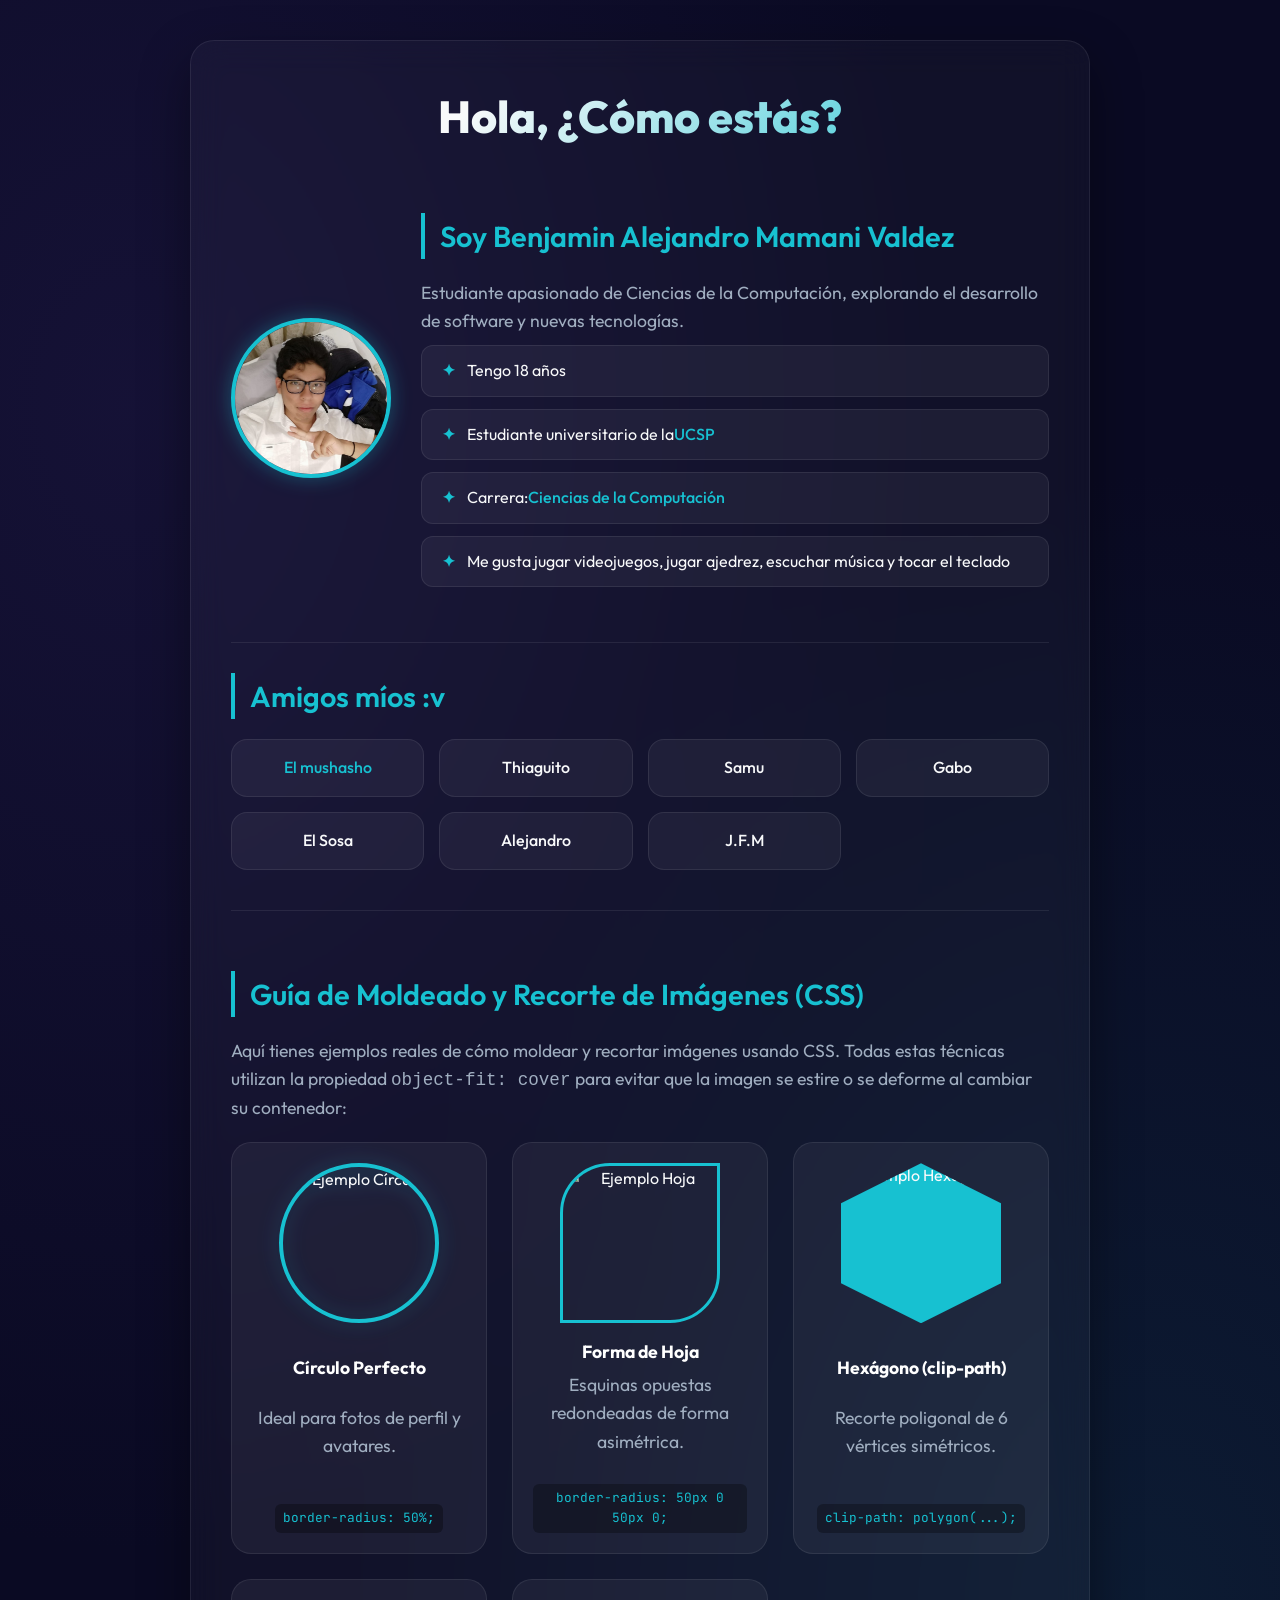
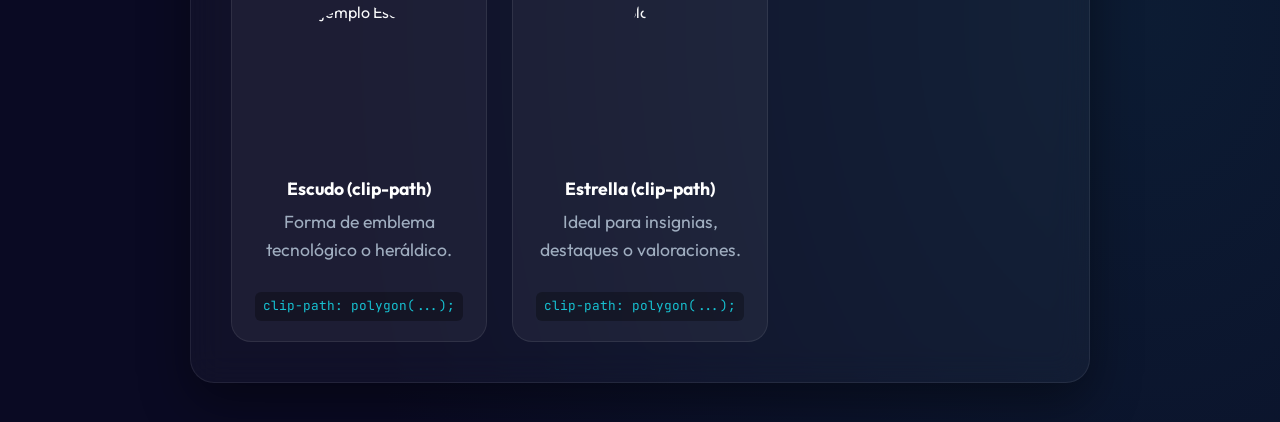
==== index.html @ 2e4c1610 "Update index.html" ====
<!DOCTYPE html>
<html lang="es">
<head>
    <meta charset="UTF-8">
    <meta name="viewport" content="width=device-width, initial-scale=1.0">
    <title>Benjamin Alejandro Mamani Valdez</title>
    <link rel="stylesheet" href="estilos.css">
</head>
<body>
    <div class="container">
        <!-- Encabezado de la página -->
        <h1>Hola, ¿Cómo estás?</h1>
        
        <!-- Sección de Perfil con Imagen Circular -->
        <section class="profile-section">
            <!-- La clase 'molded-img' asegura proporciones y 'shape-circle' recorta en círculo -->
            <img src="Foto xd.jpeg" alt="Avatar de Benjamin" class="molded-img shape-circle">
            <div class="profile-info">
                <h2>Soy Benjamin Alejandro Mamani Valdez</h2>
                <p>Estudiante apasionado de Ciencias de la Computación, explorando el desarrollo de software y nuevas tecnologías.</p>
                <ul> 
                    <li>Tengo 18 años</li>
                    <li>Estudiante universitario de la <a href="https://ucsp.edu.pe/" target="_blank"> UCSP </a></li>
                    <li>Carrera: <a href="https://dc.ucsp.edu.pe/pregrado/ciencia-computacion/" target="_blank"> Ciencias de la Computación </a></li>
                    <li>Me gusta jugar videojuegos, jugar ajedrez, escuchar música y tocar el teclado</li>
                </ul>
            </div>
        </section>

        <!-- Sección de Amigos en Grid -->
        <section>
            <h2>Amigos míos :v</h2>
            <div class="friends-grid">
                <div class="friend-card"><a href="https://ackyul.github.io/yoshuanunez.github.io/" target="_blank">El mushasho</a></div>
                <div class="friend-card">Thiaguito</div>
                <div class="friend-card">Samu</div>
                <div class="friend-card">Gabo</div>
                <div class="friend-card">El Sosa</div>
                <div class="friend-card">Alejandro</div>
                <div class="friend-card">J.F.M</div>
            </div>
        </section>

        <!-- Sección Educativa: Galería de Recorte y Moldeado de Imágenes -->
        <section class="gallery-section">
            <h2>Guía de Moldeado y Recorte de Imágenes (CSS)</h2>
            <p>Aquí tienes ejemplos reales de cómo moldear y recortar imágenes usando CSS. Todas estas técnicas utilizan la propiedad <code>object-fit: cover</code> para evitar que la imagen se estire o se deforme al cambiar su contenedor:</p>
            
            <div class="gallery-grid">
                <!-- 1. Círculo Perfecto -->
                <div class="gallery-card">
                    <img src="hobbies.png" alt="Ejemplo Círculo" class="molded-img shape-circle">
                    <h3>Círculo Perfecto</h3>
                    <p>Ideal para fotos de perfil y avatares.</p>
                    <code>border-radius: 50%;</code>
                </div>

                <!-- 2. Forma de Hoja -->
                <div class="gallery-card">
                    <img src="hobbies.png" alt="Ejemplo Hoja" class="molded-img shape-leaf">
                    <h3>Forma de Hoja</h3>
                    <p>Esquinas opuestas redondeadas de forma asimétrica.</p>
                    <code>border-radius: 50px 0 50px 0;</code>
                </div>

                <!-- 3. Hexágono -->
                <div class="gallery-card">
                    <img src="hobbies.png" alt="Ejemplo Hexágono" class="molded-img shape-hexagon">
                    <h3>Hexágono (clip-path)</h3>
                    <p>Recorte poligonal de 6 vértices simétricos.</p>
                    <code>clip-path: polygon(...);</code>
                </div>

                <!-- 4. Escudo / Emblema -->
                <div class="gallery-card">
                    <img src="hobbies.png" alt="Ejemplo Escudo" class="molded-img shape-shield">
                    <h3>Escudo (clip-path)</h3>
                    <p>Forma de emblema tecnológico o heráldico.</p>
                    <code>clip-path: polygon(...);</code>
                </div>

                <!-- 5. Estrella -->
                <div class="gallery-card">
                    <img src="hobbies.png" alt="Ejemplo Estrella" class="molded-img shape-star">
                    <h3>Estrella (clip-path)</h3>
                    <p>Ideal para insignias, destaques o valoraciones.</p>
                    <code>clip-path: polygon(...);</code>
                </div>
            </div>
        </section>
    </div>
</body>
</html>
---- estilos.css ----
@import url('https://fonts.googleapis.com/css2?family=Outfit:wght@300;400;600;800&family=JetBrains+Mono:wght@400;700&display=swap');

:root {
    --bg-base: #0a0a23;
    --bg-container: rgba(255, 255, 255, 0.03);
    --border-color: rgba(255, 255, 255, 0.08);
    --primary: #17C1D1;
    --primary-glow: rgba(23, 193, 209, 0.35);
    --secondary: #ff3366;
    --secondary-glow: rgba(255, 51, 102, 0.35);
    --text-main: #f8f9fa;
    --text-muted: #a0aec0;
    --card-bg: rgba(255, 255, 255, 0.05);
}

/* Reset de márgenes y box-sizing */
* {
    margin: 0;
    padding: 0;
    box-sizing: border-box;
}

body {
    background-color: var(--bg-base);
    background-image: 
        radial-gradient(at 10% 20%, rgba(26, 21, 62, 0.7) 0px, transparent 50%),
        radial-gradient(at 90% 80%, rgba(13, 35, 58, 0.7) 0px, transparent 50%);
    color: var(--text-main);
    font-family: 'Outfit', sans-serif;
    line-height: 1.6;
    min-height: 100vh;
    padding: 40px 20px;
}

/* Contenedor Principal: Define los márgenes y ancho máximo de la web */
.container {
    max-width: 900px;
    margin: 0 auto; /* Márgenes laterales automáticos para centrar */
    padding: 40px;
    background: var(--bg-container);
    backdrop-filter: blur(16px);
    -webkit-backdrop-filter: blur(16px);
    border: 1px solid var(--border-color);
    border-radius: 24px;
    box-shadow: 0 20px 50px rgba(0, 0, 0, 0.4);
}

/* Cabecera y Títulos */
h1 {
    font-size: 2.8rem;
    font-weight: 800;
    color: var(--text-main);
    text-align: center;
    margin-bottom: 5px;
    background: linear-gradient(135deg, var(--text-main) 30%, var(--primary) 100%);
    -webkit-background-clip: text;
    -webkit-text-fill-color: transparent;
}

h2 {
    font-size: 1.8rem;
    font-weight: 600;
    color: var(--primary);
    margin-top: 30px;
    margin-bottom: 20px;
    border-left: 4px solid var(--primary);
    padding-left: 15px;
}

p {
    color: var(--text-muted);
    margin-bottom: 20px;
    font-size: 1.1rem;
}

/* Enlaces */
a {
    color: var(--primary);
    text-decoration: none;
    transition: all 0.3s ease;
    font-weight: 500;
}

a:hover {
    color: #fff;
    text-shadow: 0 0 8px var(--primary-glow);
}

/* Perfil (Avatar y Bio) */
.profile-section {
    display: flex;
    align-items: center;
    gap: 30px;
    margin-top: 30px;
    padding-bottom: 30px;
    border-bottom: 1px solid var(--border-color);
}

.profile-info {
    flex: 1;
}

.profile-info p {
    margin-bottom: 10px;
}

/* Listas */
ul {
    list-style-type: none;
    display: flex;
    flex-direction: column;
    gap: 12px;
    margin-bottom: 25px;
}

ul li {
    background: var(--card-bg);
    padding: 12px 20px;
    border-radius: 12px;
    border: 1px solid var(--border-color);
    display: flex;
    align-items: center;
    transition: transform 0.2s ease, border-color 0.2s ease;
}

ul li:hover {
    transform: translateX(5px);
    border-color: rgba(23, 193, 209, 0.3);
}

ul li::before {
    content: "✦";
    color: var(--primary);
    margin-right: 12px;
    font-weight: bold;
}

/* Lista de Amigos en una cuadrícula (Grid) */
.friends-grid {
    display: grid;
    grid-template-columns: repeat(auto-fill, minmax(180px, 1fr));
    gap: 15px;
    margin-top: 15px;
}

.friend-card {
    background: var(--card-bg);
    border: 1px solid var(--border-color);
    border-radius: 16px;
    padding: 15px;
    text-align: center;
    font-weight: 500;
    transition: all 0.3s ease;
    cursor: default;
}

.friend-card:hover {
    transform: translateY(-5px);
    border-color: var(--primary);
    box-shadow: 0 8px 20px var(--primary-glow);
}

.friend-card a {
    display: block;
    width: 100%;
    height: 100%;
}

/* ==========================================================================
   TÉCNICAS DE RECORTE Y MOLDEADO DE IMÁGENES
   ========================================================================== */

/* Ajuste general para que la imagen mantenga su proporción al recortarse */
.molded-img {
    width: 160px;
    height: 160px;
    object-fit: cover; /* Recorta la imagen para llenar el contenedor sin estirarse */
    display: block;
    margin: 0 auto;
    transition: all 0.4s cubic-bezier(0.175, 0.885, 0.32, 1.275);
}

/* 1. Forma Circular perfecta */
.shape-circle {
    border-radius: 50%;
    border: 4px solid var(--primary);
    filter: drop-shadow(0 0 10px var(--primary-glow));
}

.shape-circle:hover {
    transform: scale(1.05) rotate(5deg);
    border-color: #fff;
    filter: drop-shadow(0 0 15px rgba(255, 255, 255, 0.4));
}

/* 2. Forma de Hoja / Esquinas Asimétricas */
.shape-leaf {
    border-radius: 50px 0px 50px 0px; /* Redondea sólo dos esquinas opuestas */
    border: 3px solid var(--primary);
}

.shape-leaf:hover {
    border-radius: 0px 50px 0px 50px; /* Invierte las esquinas al pasar el cursor */
    transform: scale(1.05);
}

/* 3. Forma Hexagonal usando clip-path */
.shape-hexagon {
    clip-path: polygon(50% 0%, 100% 25%, 100% 75%, 50% 100%, 0% 75%, 0% 25%);
    background-color: var(--primary); /* Soporte de fallback */
}

.shape-hexagon:hover {
    transform: scale(1.08) rotate(360deg);
}

/* 4. Forma de Escudo / Emblema usando clip-path */
.shape-shield {
    clip-path: polygon(50% 0%, 90% 20%, 100% 60%, 75% 100%, 25% 100%, 0% 60%, 10% 20%);
}

.shape-shield:hover {
    transform: scale(1.05) translateY(-5px);
}

/* 5. Forma de Estrella usando clip-path */
.shape-star {
    clip-path: polygon(50% 0%, 61% 35%, 98% 35%, 68% 57%, 79% 91%, 50% 70%, 21% 91%, 32% 57%, 2% 35%, 39% 35%);
}

.shape-star:hover {
    transform: scale(1.1) rotate(15deg);
}

/* Sección de la Galería de Demostración */
.gallery-section {
    margin-top: 40px;
    padding-top: 30px;
    border-top: 1px solid var(--border-color);
}

.gallery-grid {
    display: grid;
    grid-template-columns: repeat(auto-fit, minmax(200px, 1fr));
    gap: 25px;
    margin-top: 20px;
}

.gallery-card {
    background: var(--card-bg);
    border: 1px solid var(--border-color);
    border-radius: 20px;
    padding: 20px;
    text-align: center;
    display: flex;
    flex-direction: column;
    align-items: center;
    justify-content: space-between;
    transition: all 0.3s ease;
}

.gallery-card:hover {
    border-color: rgba(255, 255, 255, 0.2);
    background: rgba(255, 255, 255, 0.08);
}

.gallery-card h3 {
    font-size: 1.1rem;
    color: #fff;
    margin-top: 15px;
    margin-bottom: 5px;
}

.gallery-card code {
    font-family: 'JetBrains Mono', monospace;
    font-size: 0.8rem;
    color: var(--primary);
    background: rgba(0, 0, 0, 0.3);
    padding: 4px 8px;
    border-radius: 6px;
    display: block;
    margin-top: 8px;
}

/* Responsive */
@media (max-width: 768px) {
    body {
        padding: 20px 10px;
    }
    
    .container {
        padding: 20px;
    }
    
    .profile-section {
        flex-direction: column;
        text-align: center;
    }
    
    h1 {
        font-size: 2.2rem;
    }
}
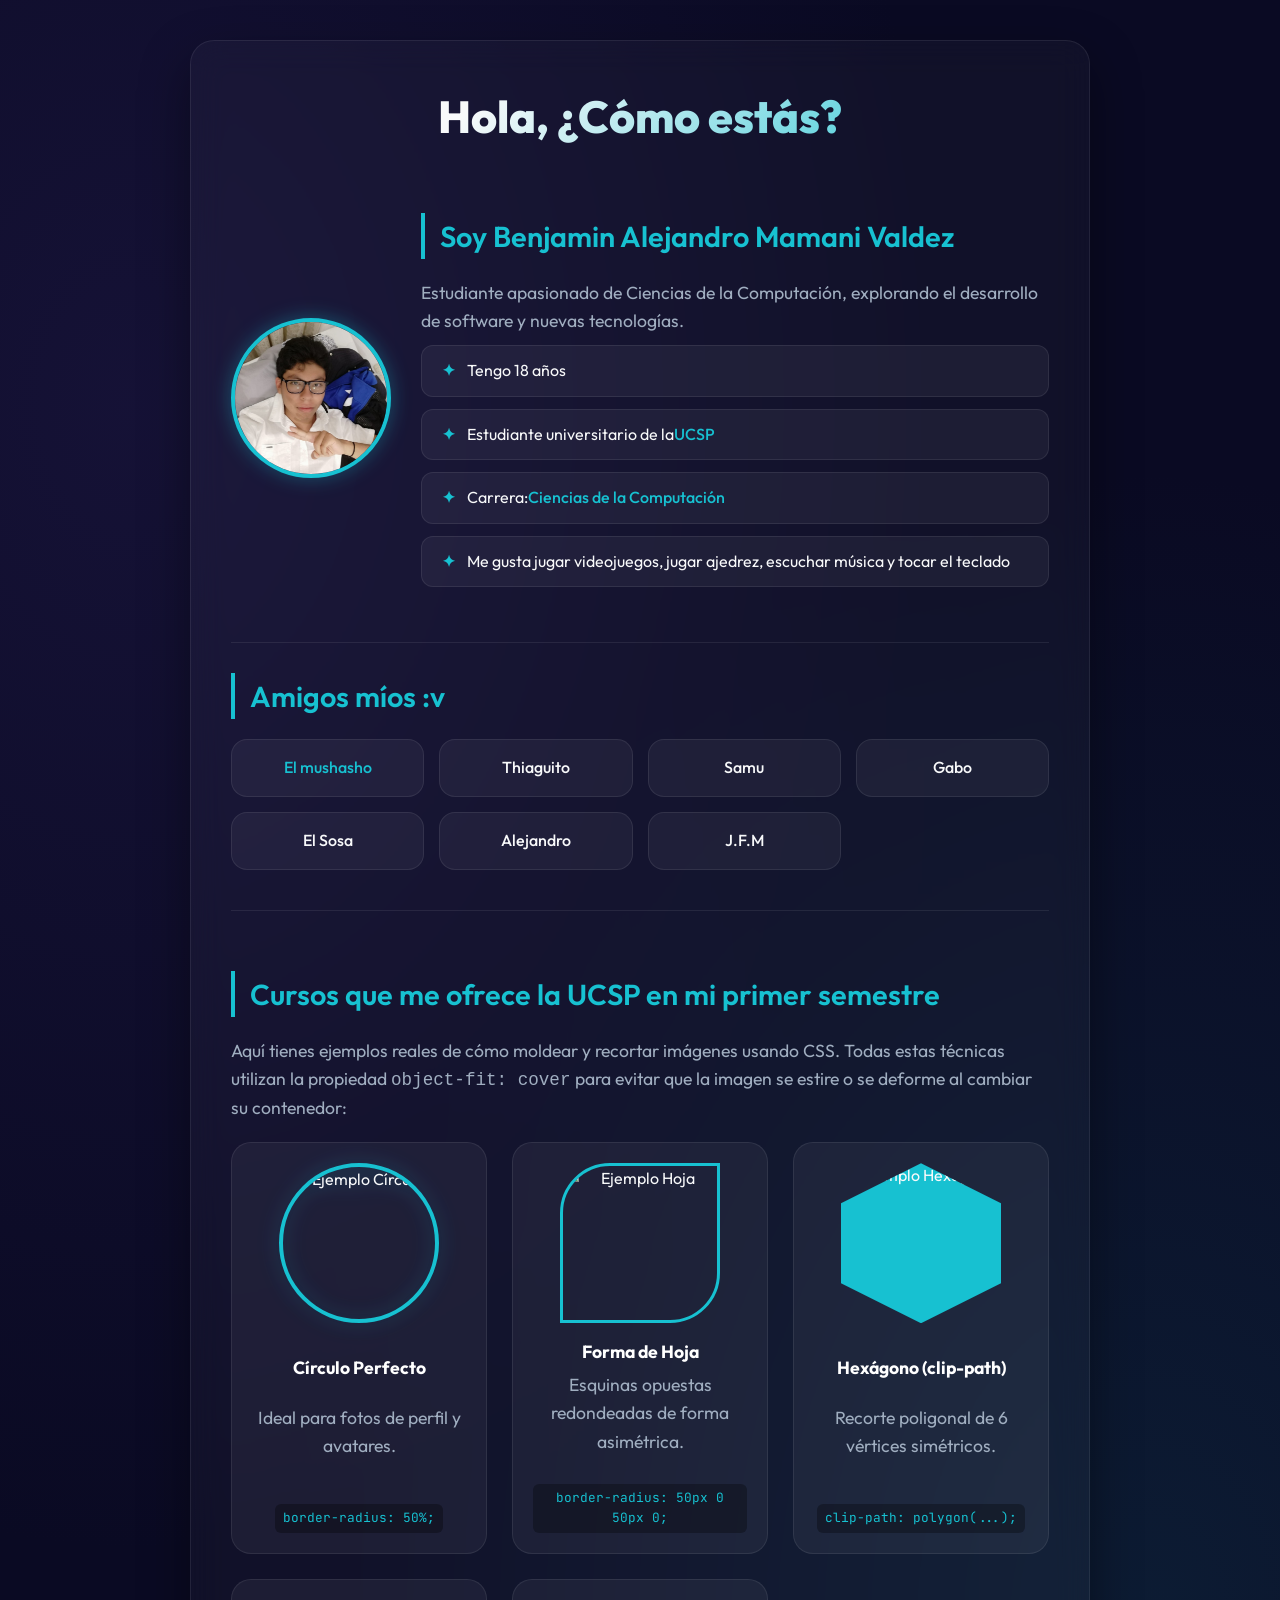
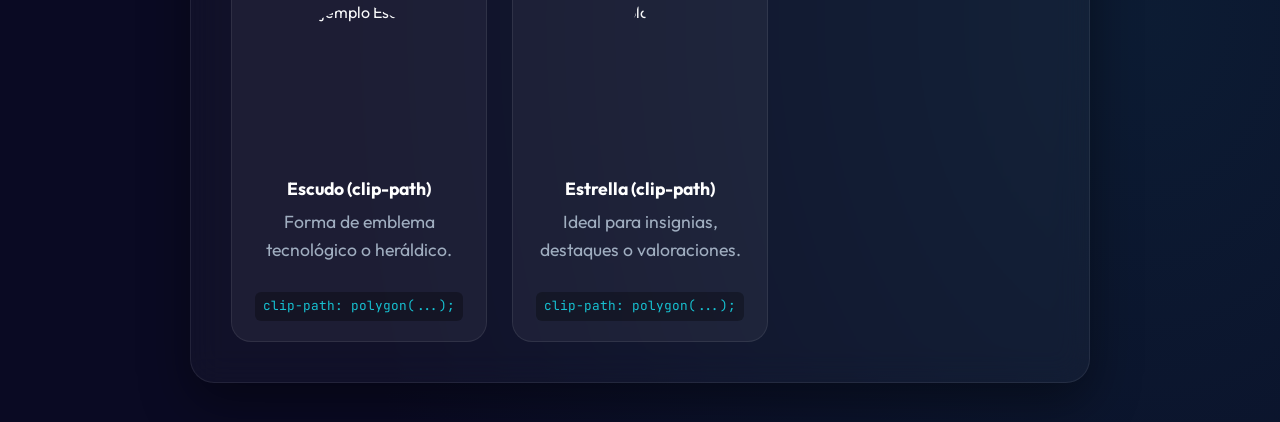
==== commit 266494d1: "Titulo de cursos" ====
--- a/index.html
+++ b/index.html
@@ -20,7 +20,7 @@
                 <p>Estudiante apasionado de Ciencias de la Computación, explorando el desarrollo de software y nuevas tecnologías.</p>
                 <ul> 
                     <li>Tengo 18 años</li>
-                    <li>Estudiante universitario de la <a href="https://ucsp.edu.pe/" target="_blank"> UCSP </a></li>
+                    <li>Estudiante universitario de la <a href="https://ucsp.edu.pe/" target="_blank">UCSP</a></li>
                     <li>Carrera: <a href="https://dc.ucsp.edu.pe/pregrado/ciencia-computacion/" target="_blank"> Ciencias de la Computación </a></li>
                     <li>Me gusta jugar videojuegos, jugar ajedrez, escuchar música y tocar el teclado</li>
                 </ul>
@@ -43,7 +43,7 @@
 
         <!-- Sección Educativa: Galería de Recorte y Moldeado de Imágenes -->
         <section class="gallery-section">
-            <h2>Guía de Moldeado y Recorte de Imágenes (CSS)</h2>
+            <h2>Cursos que me ofrece la UCSP en mi primer semestre</h2>
             <p>Aquí tienes ejemplos reales de cómo moldear y recortar imágenes usando CSS. Todas estas técnicas utilizan la propiedad <code>object-fit: cover</code> para evitar que la imagen se estire o se deforme al cambiar su contenedor:</p>
             
             <div class="gallery-grid">
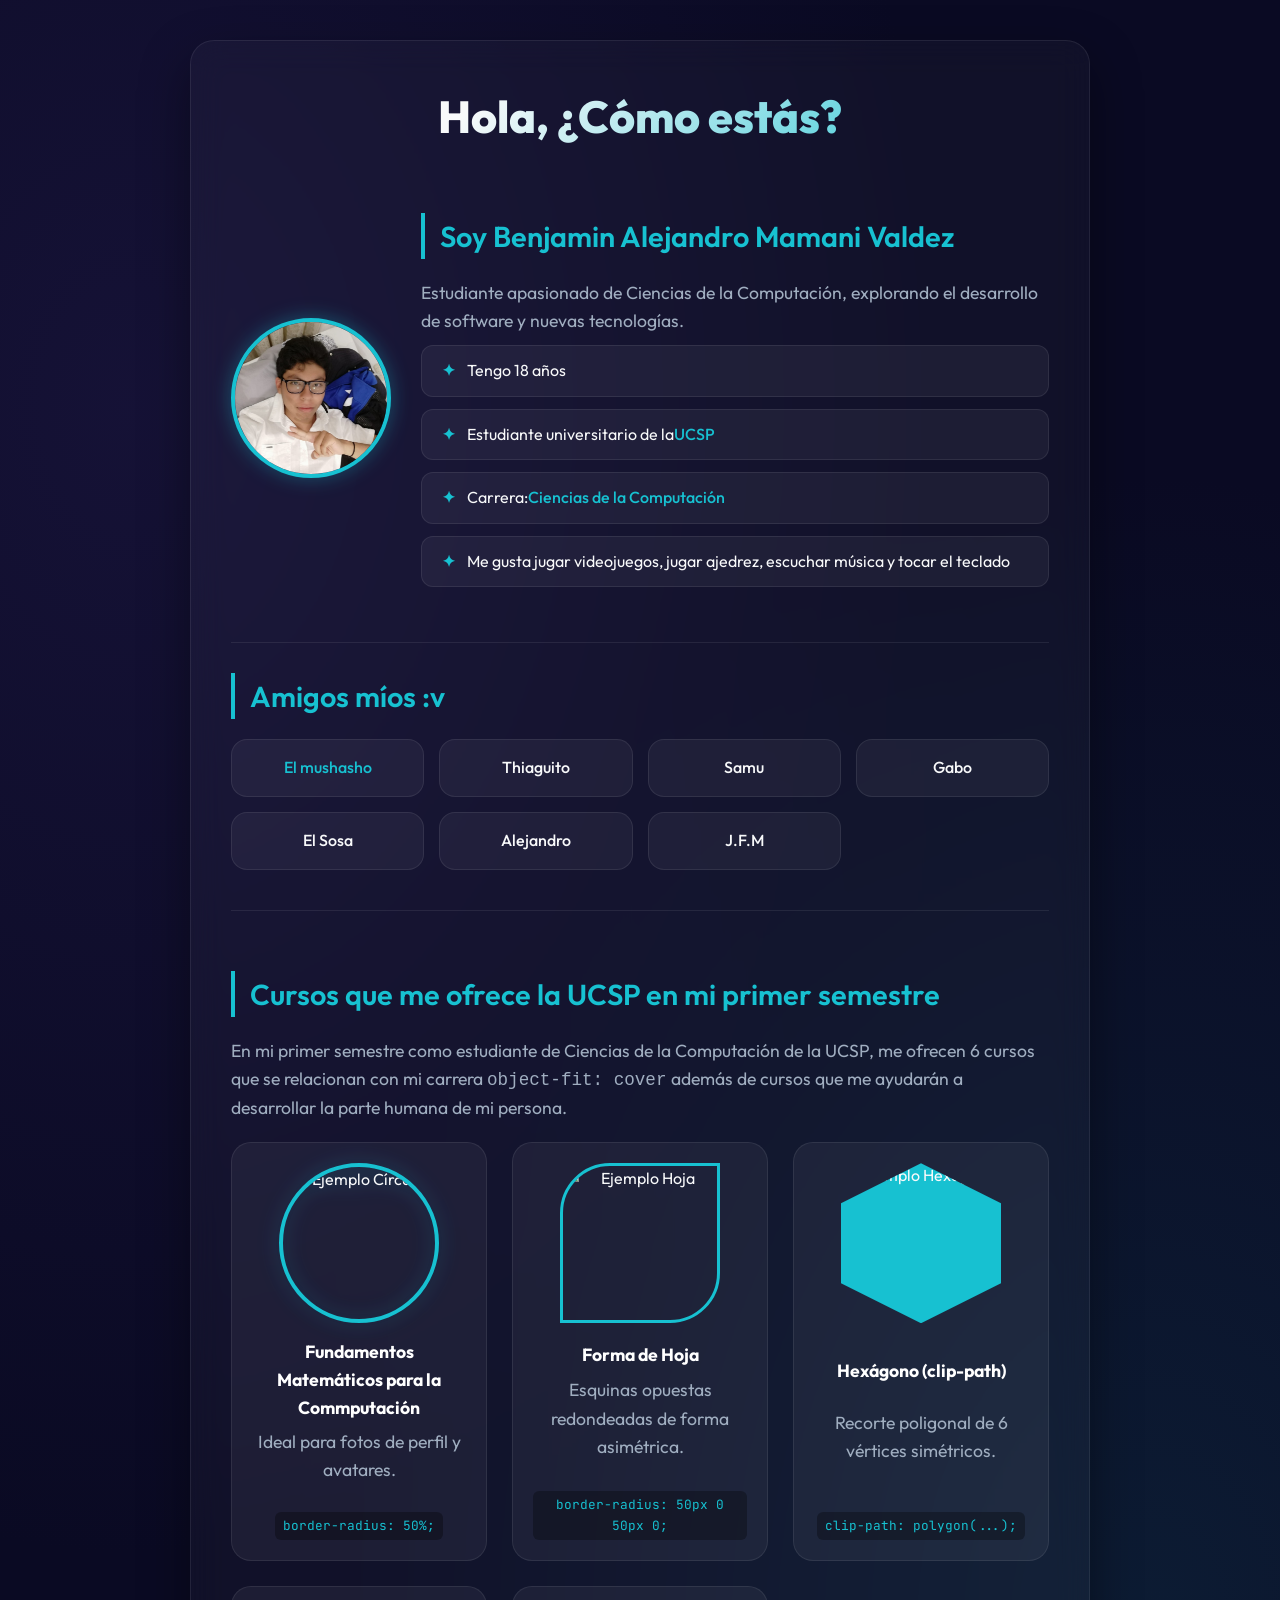
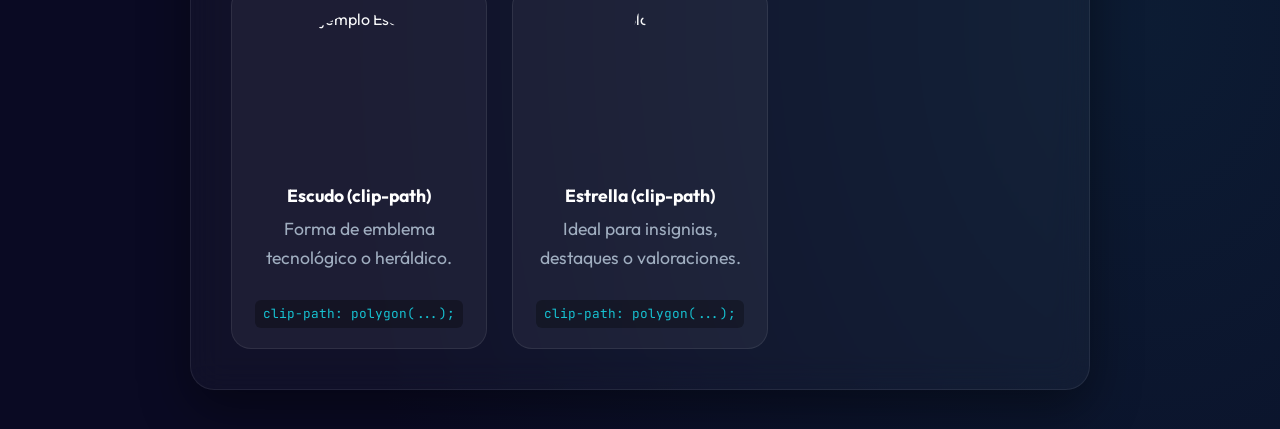
==== commit 0fe146ba: "Tablero de cursos, actualización." ====
--- a/index.html
+++ b/index.html
@@ -44,13 +44,12 @@
         <!-- Sección Educativa: Galería de Recorte y Moldeado de Imágenes -->
         <section class="gallery-section">
             <h2>Cursos que me ofrece la UCSP en mi primer semestre</h2>
-            <p>Aquí tienes ejemplos reales de cómo moldear y recortar imágenes usando CSS. Todas estas técnicas utilizan la propiedad <code>object-fit: cover</code> para evitar que la imagen se estire o se deforme al cambiar su contenedor:</p>
-            
+            <p>En mi primer semestre como estudiante de Ciencias de la Computación de la UCSP, me ofrecen 6 cursos que se relacionan con mi carrera <code>object-fit: cover</code> además de cursos que me ayudarán a desarrollar la parte humana de mi persona. </p>
             <div class="gallery-grid">
                 <!-- 1. Círculo Perfecto -->
                 <div class="gallery-card">
                     <img src="hobbies.png" alt="Ejemplo Círculo" class="molded-img shape-circle">
-                    <h3>Círculo Perfecto</h3>
+                    <h3>Fundamentos Matemáticos para la Commputación</h3>
                     <p>Ideal para fotos de perfil y avatares.</p>
                     <code>border-radius: 50%;</code>
                 </div>
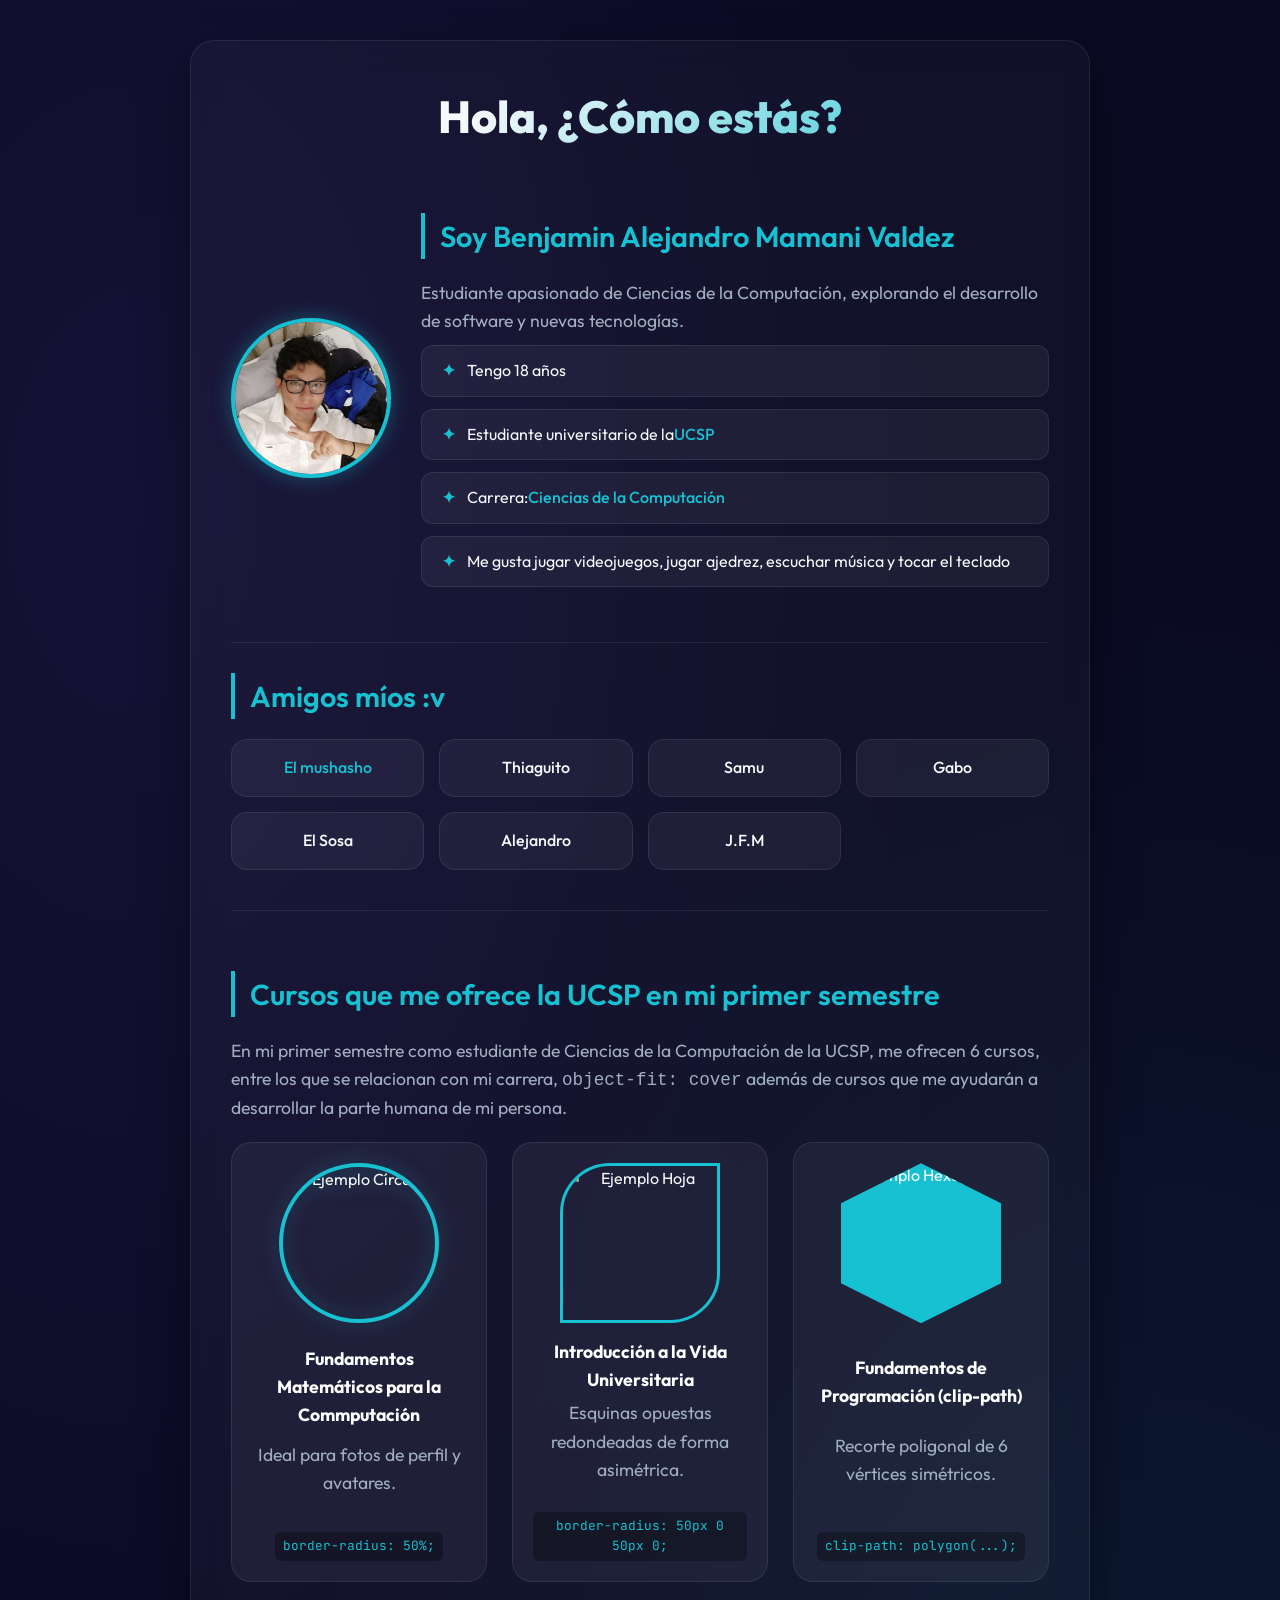
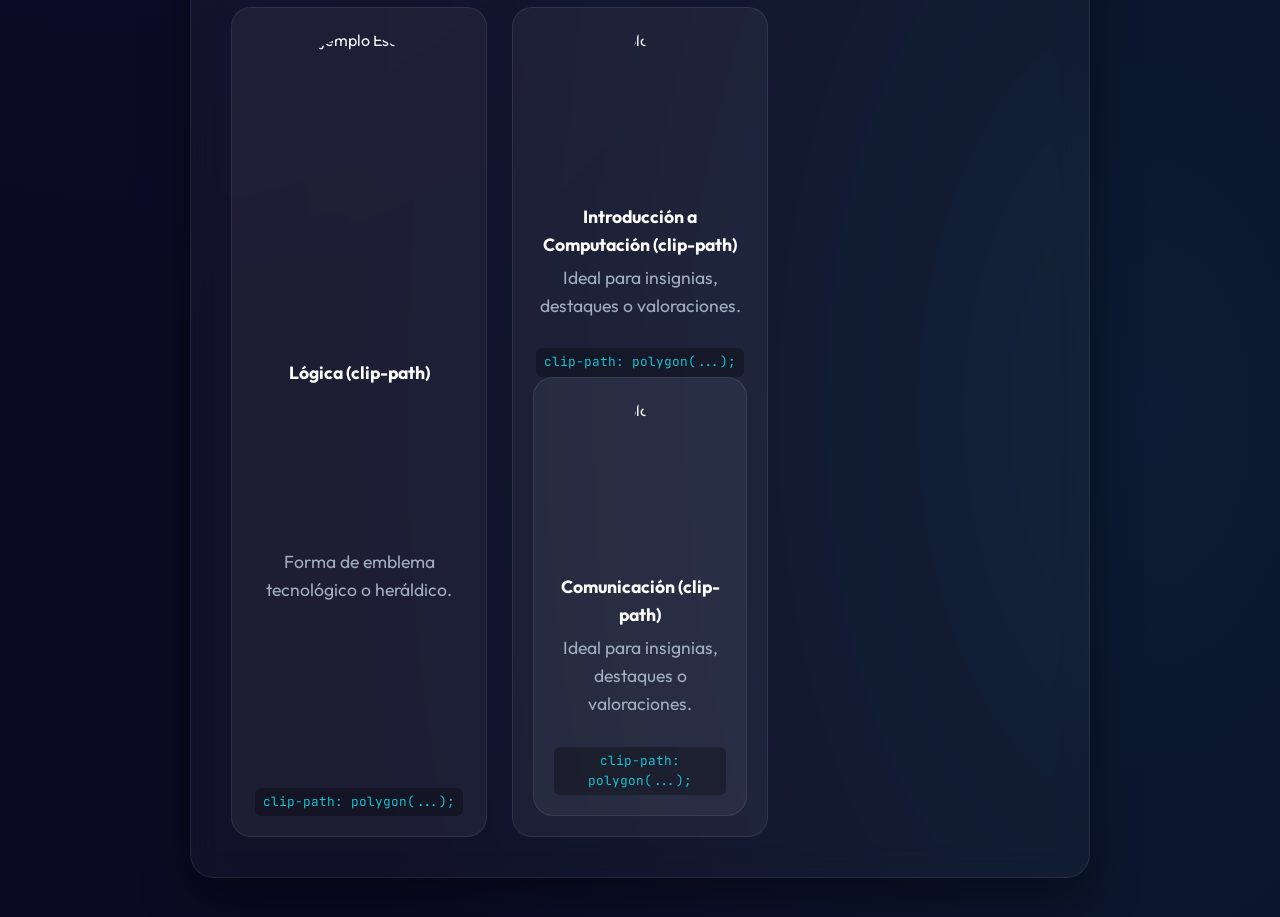
==== commit 6002fc99: "Cambios en la tabla de cursos" ====
--- a/index.html
+++ b/index.html
@@ -44,7 +44,7 @@
         <!-- Sección Educativa: Galería de Recorte y Moldeado de Imágenes -->
         <section class="gallery-section">
             <h2>Cursos que me ofrece la UCSP en mi primer semestre</h2>
-            <p>En mi primer semestre como estudiante de Ciencias de la Computación de la UCSP, me ofrecen 6 cursos que se relacionan con mi carrera <code>object-fit: cover</code> además de cursos que me ayudarán a desarrollar la parte humana de mi persona. </p>
+            <p>En mi primer semestre como estudiante de Ciencias de la Computación de la UCSP, me ofrecen 6 cursos, entre los que se relacionan con mi carrera, <code>object-fit: cover</code> además de cursos que me ayudarán a desarrollar la parte humana de mi persona. </p>
             <div class="gallery-grid">
                 <!-- 1. Círculo Perfecto -->
                 <div class="gallery-card">
@@ -57,7 +57,7 @@
                 <!-- 2. Forma de Hoja -->
                 <div class="gallery-card">
                     <img src="hobbies.png" alt="Ejemplo Hoja" class="molded-img shape-leaf">
-                    <h3>Forma de Hoja</h3>
+                    <h3>Introducción a la Vida Universitaria</h3>
                     <p>Esquinas opuestas redondeadas de forma asimétrica.</p>
                     <code>border-radius: 50px 0 50px 0;</code>
                 </div>
@@ -65,7 +65,7 @@
                 <!-- 3. Hexágono -->
                 <div class="gallery-card">
                     <img src="hobbies.png" alt="Ejemplo Hexágono" class="molded-img shape-hexagon">
-                    <h3>Hexágono (clip-path)</h3>
+                    <h3>Fundamentos de Programación (clip-path)</h3>
                     <p>Recorte poligonal de 6 vértices simétricos.</p>
                     <code>clip-path: polygon(...);</code>
                 </div>
@@ -73,7 +73,7 @@
                 <!-- 4. Escudo / Emblema -->
                 <div class="gallery-card">
                     <img src="hobbies.png" alt="Ejemplo Escudo" class="molded-img shape-shield">
-                    <h3>Escudo (clip-path)</h3>
+                    <h3>Lógica (clip-path)</h3>
                     <p>Forma de emblema tecnológico o heráldico.</p>
                     <code>clip-path: polygon(...);</code>
                 </div>
@@ -81,7 +81,13 @@
                 <!-- 5. Estrella -->
                 <div class="gallery-card">
                     <img src="hobbies.png" alt="Ejemplo Estrella" class="molded-img shape-star">
-                    <h3>Estrella (clip-path)</h3>
+                    <h3>Introducción a Computación (clip-path)</h3>
+                    <p>Ideal para insignias, destaques o valoraciones.</p>
+                    <code>clip-path: polygon(...);</code>
+
+                <div class="gallery-card">
+                    <img src="hobbies.png" alt="Ejemplo Estrella" class="molded-img shape-star">
+                    <h3>Comunicación (clip-path)</h3>
                     <p>Ideal para insignias, destaques o valoraciones.</p>
                     <code>clip-path: polygon(...);</code>
                 </div>
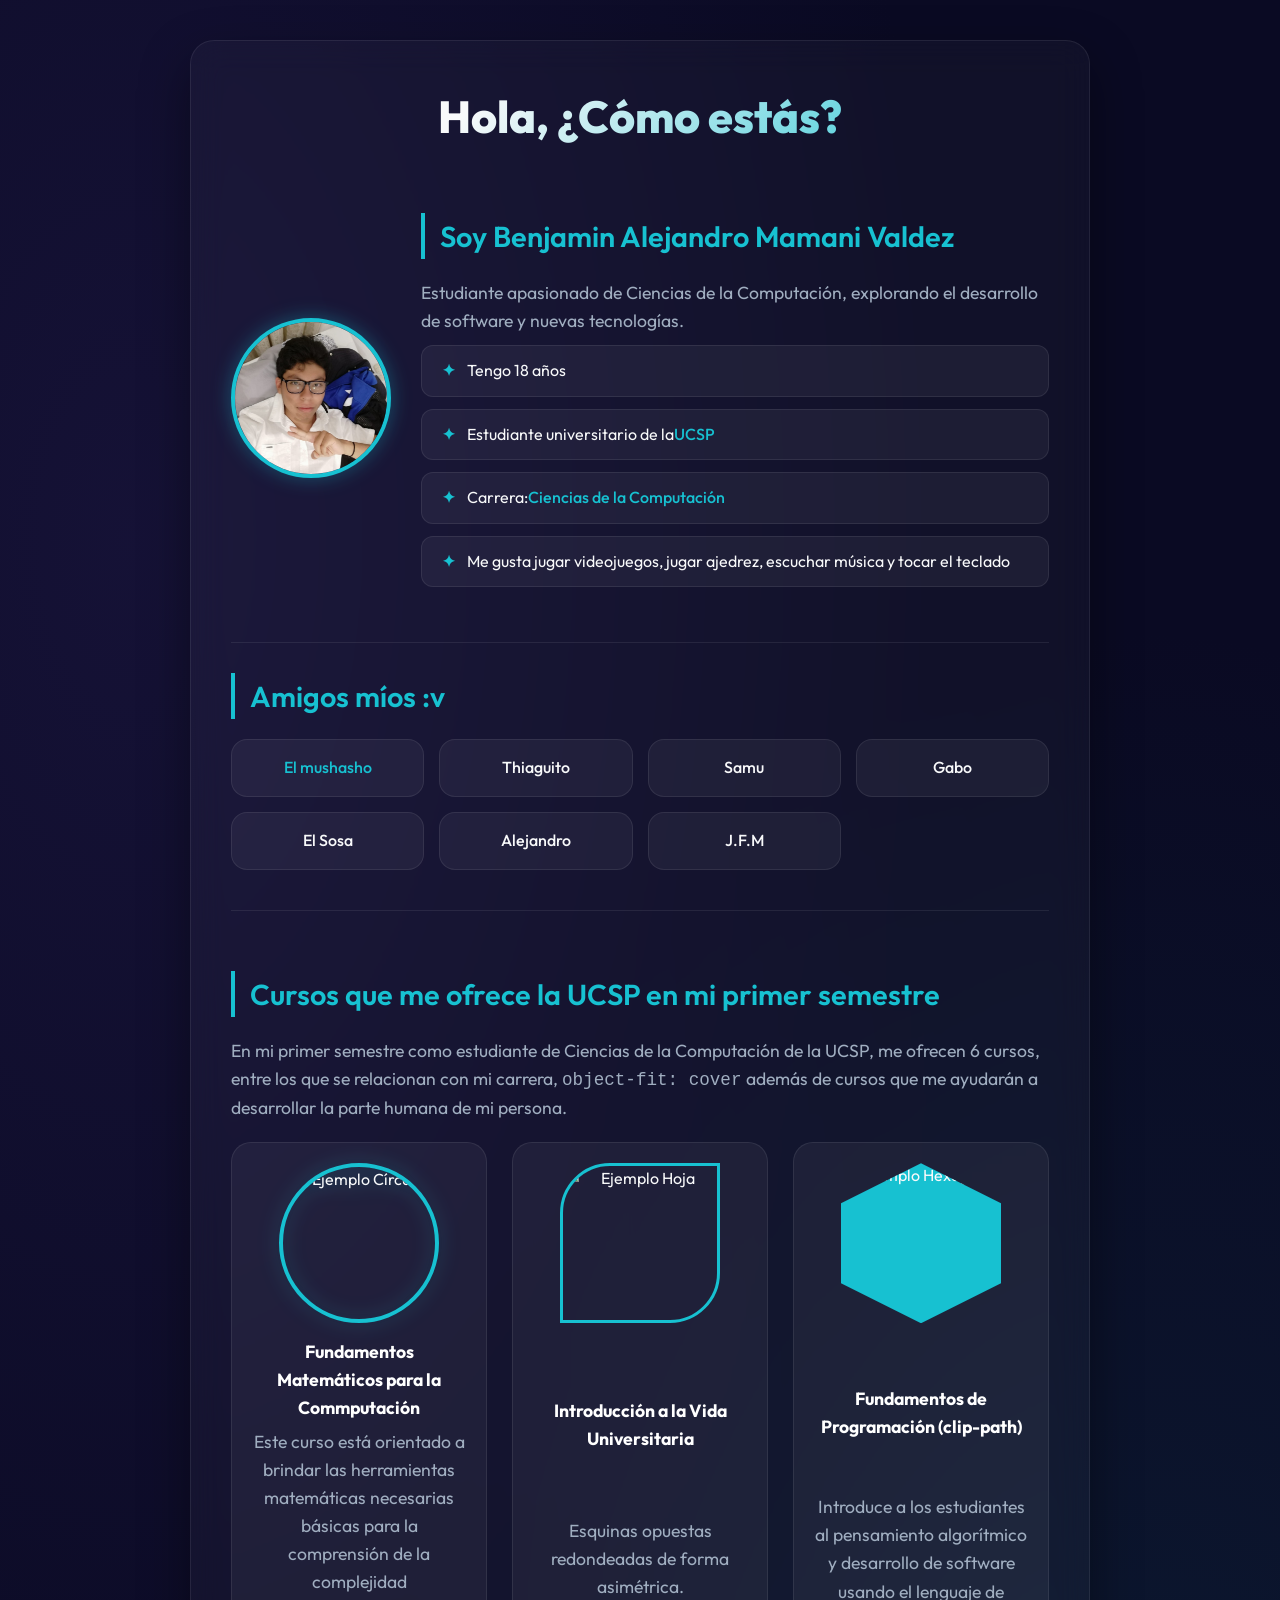
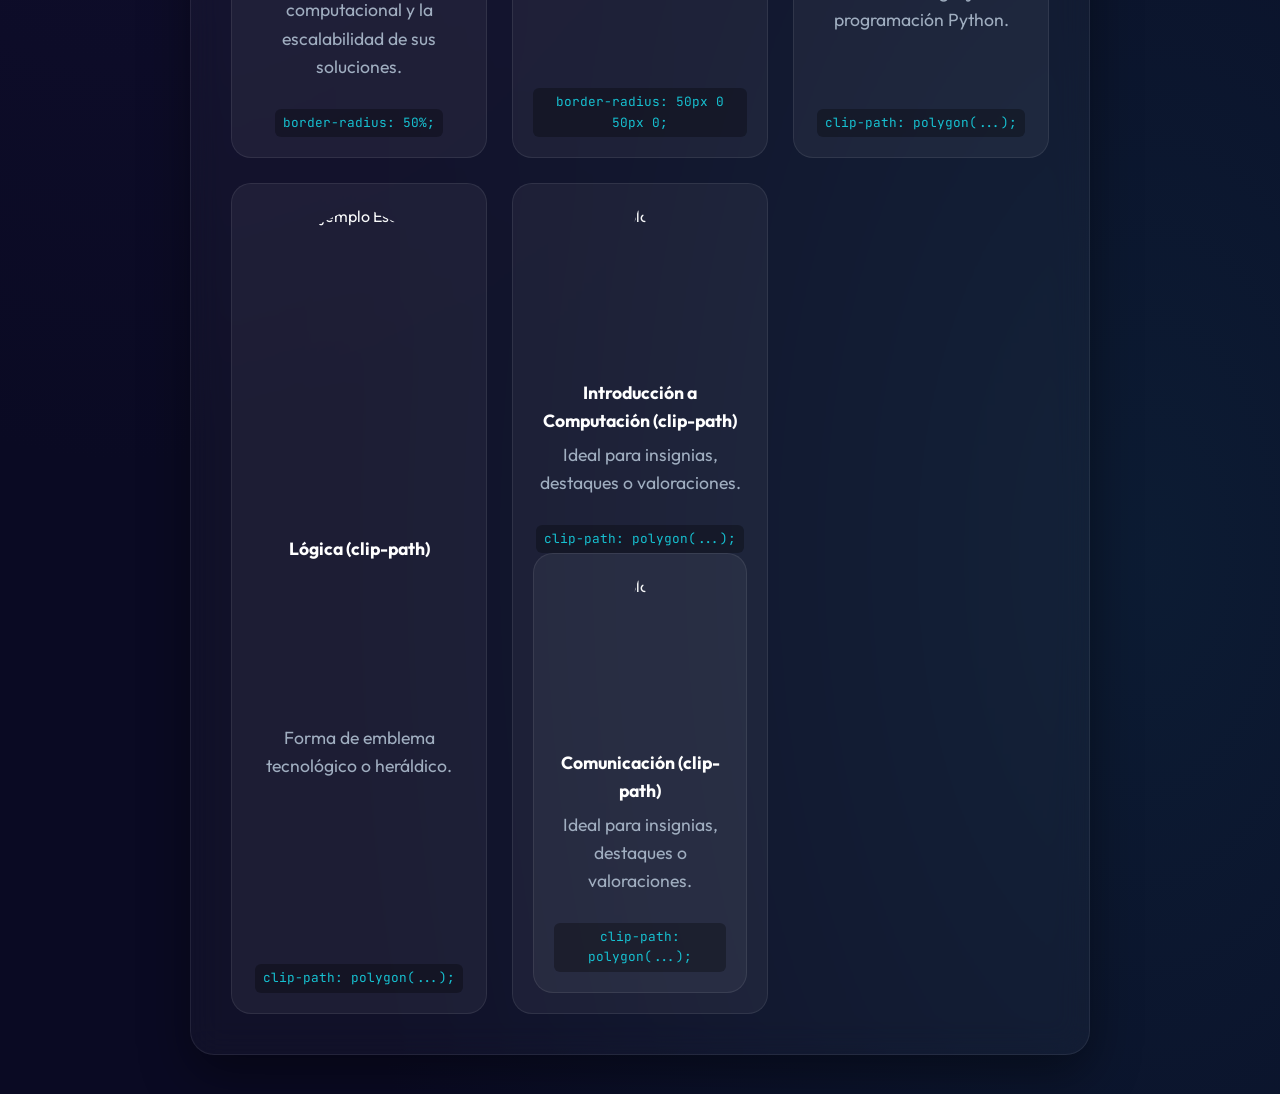
==== commit 5e2ee67b: "2descripciones" ====
--- a/index.html
+++ b/index.html
@@ -50,7 +50,7 @@
                 <div class="gallery-card">
                     <img src="hobbies.png" alt="Ejemplo Círculo" class="molded-img shape-circle">
                     <h3>Fundamentos Matemáticos para la Commputación</h3>
-                    <p>Ideal para fotos de perfil y avatares.</p>
+                    <p>Este curso está orientado a brindar las herramientas matemáticas necesarias básicas para la comprensión de la complejidad computacional y la escalabilidad de sus soluciones.</p>
                     <code>border-radius: 50%;</code>
                 </div>
 
@@ -66,7 +66,7 @@
                 <div class="gallery-card">
                     <img src="hobbies.png" alt="Ejemplo Hexágono" class="molded-img shape-hexagon">
                     <h3>Fundamentos de Programación (clip-path)</h3>
-                    <p>Recorte poligonal de 6 vértices simétricos.</p>
+                    <p>Introduce a los estudiantes al pensamiento algorítmico y desarrollo de software usando el lenguaje de programación Python.</p>
                     <code>clip-path: polygon(...);</code>
                 </div>
 
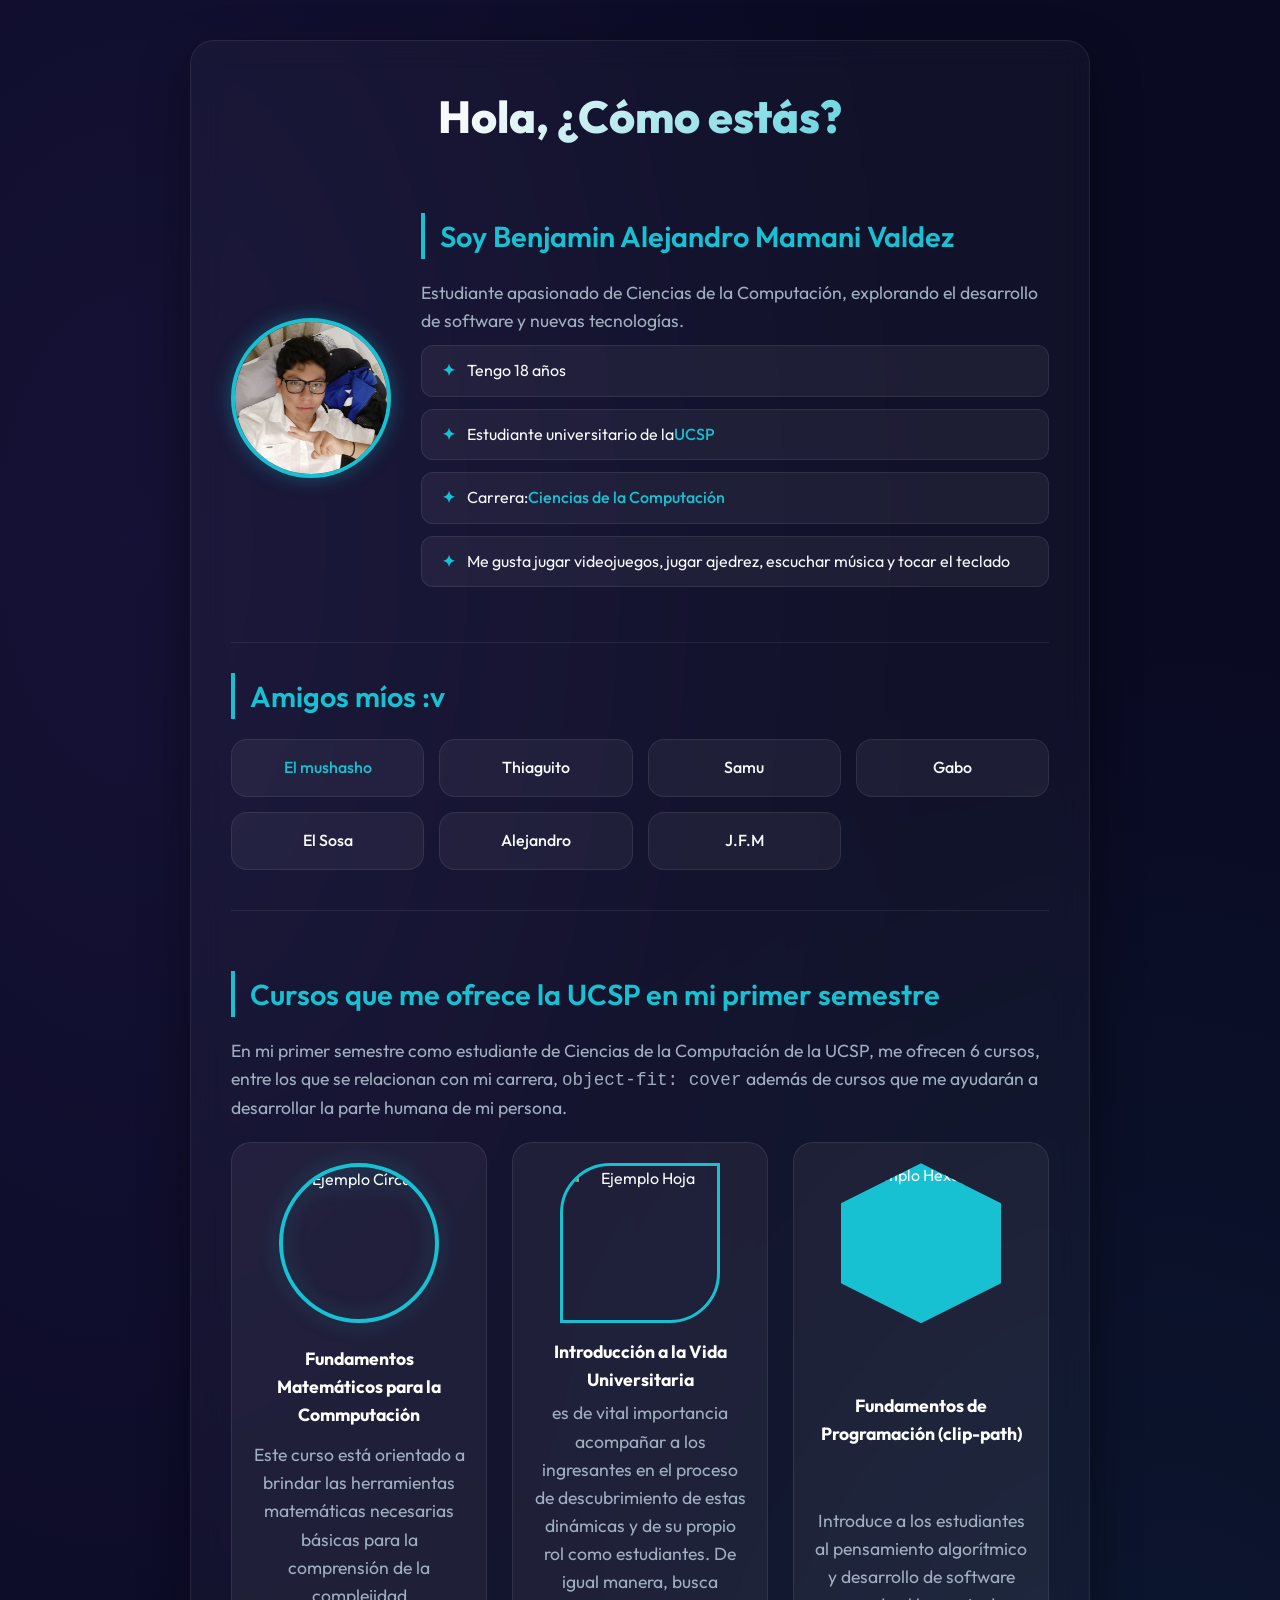
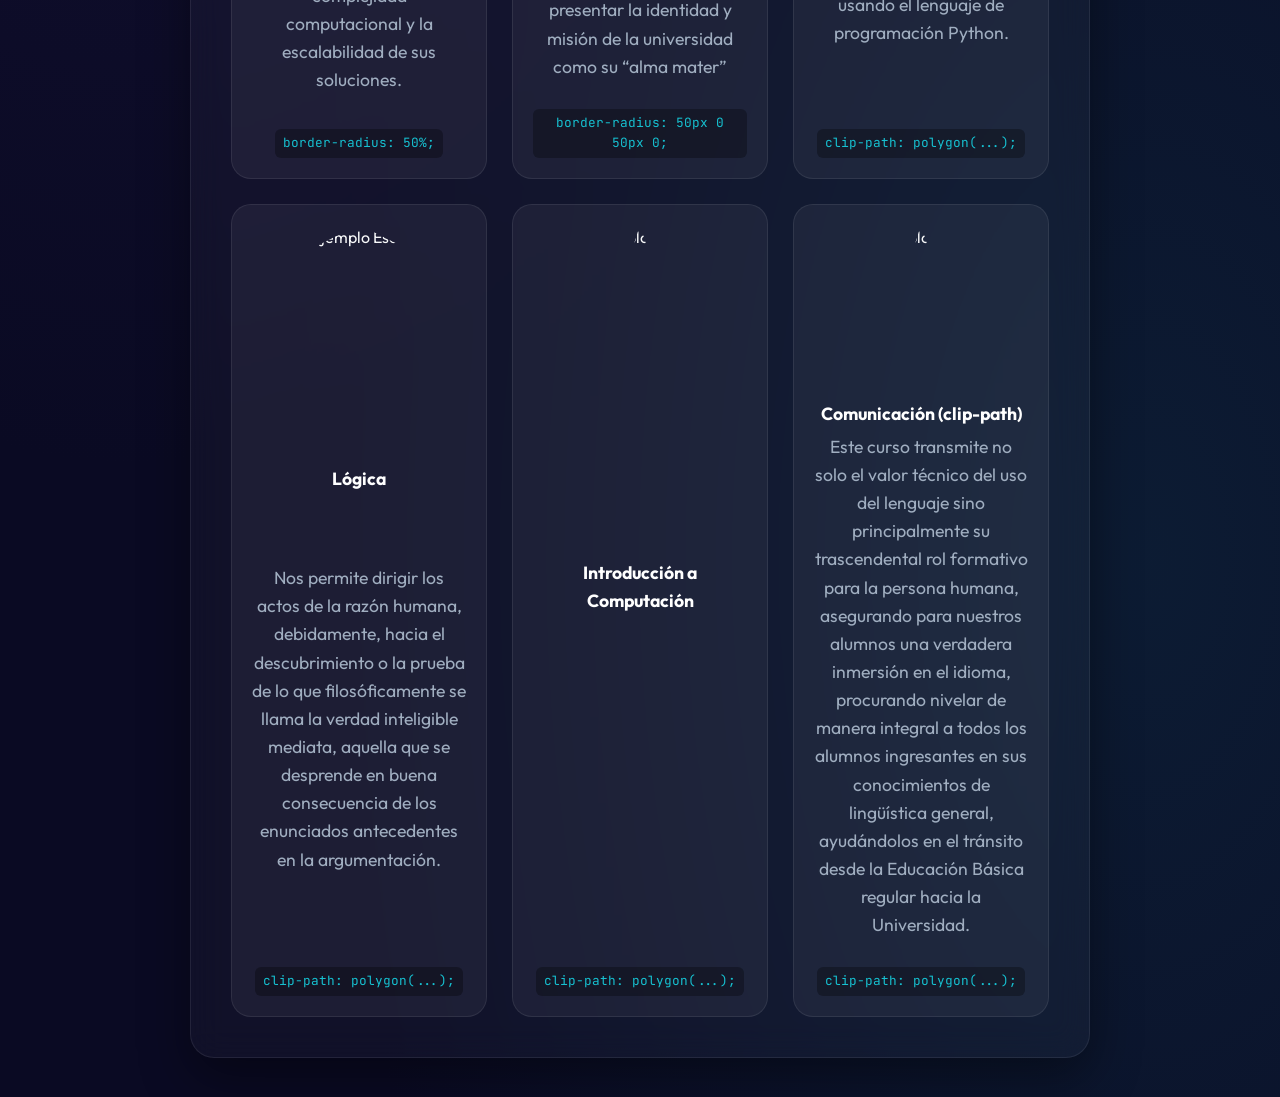
==== commit 7f0aa0f7: "Cursos" ====
--- a/index.html
+++ b/index.html
@@ -58,7 +58,7 @@
                 <div class="gallery-card">
                     <img src="hobbies.png" alt="Ejemplo Hoja" class="molded-img shape-leaf">
                     <h3>Introducción a la Vida Universitaria</h3>
-                    <p>Esquinas opuestas redondeadas de forma asimétrica.</p>
+                    <p>es de vital importancia acompañar a los ingresantes en el proceso de descubrimiento de estas dinámicas y de su propio rol como estudiantes. De igual manera, busca presentar la identidad y misión de la universidad como su “alma mater”</p>
                     <code>border-radius: 50px 0 50px 0;</code>
                 </div>
 
@@ -73,22 +73,23 @@
                 <!-- 4. Escudo / Emblema -->
                 <div class="gallery-card">
                     <img src="hobbies.png" alt="Ejemplo Escudo" class="molded-img shape-shield">
-                    <h3>Lógica (clip-path)</h3>
-                    <p>Forma de emblema tecnológico o heráldico.</p>
+                    <h3>Lógica </h3>
+                    <p>Nos permite dirigir los actos de la razón humana, debidamente, hacia el descubrimiento o la prueba de lo que filosóficamente se llama la verdad inteligible mediata, aquella que se desprende en buena consecuencia de los enunciados antecedentes en la argumentación.</p>
                     <code>clip-path: polygon(...);</code>
                 </div>
 
                 <!-- 5. Estrella -->
                 <div class="gallery-card">
                     <img src="hobbies.png" alt="Ejemplo Estrella" class="molded-img shape-star">
-                    <h3>Introducción a Computación (clip-path)</h3>
-                    <p>Ideal para insignias, destaques o valoraciones.</p>
+                    <h3>Introducción a Computación </h3>
+                    <p></p>
                     <code>clip-path: polygon(...);</code>
+                </div>
 
                 <div class="gallery-card">
                     <img src="hobbies.png" alt="Ejemplo Estrella" class="molded-img shape-star">
                     <h3>Comunicación (clip-path)</h3>
-                    <p>Ideal para insignias, destaques o valoraciones.</p>
+                    <p>Este curso transmite no solo el valor técnico del uso del lenguaje sino principalmente su trascendental rol formativo para la persona humana, asegurando para nuestros alumnos una verdadera inmersión en el idioma, procurando nivelar de manera integral a todos los alumnos ingresantes en sus conocimientos de lingüística general, ayudándolos en el tránsito desde la Educación Básica regular hacia la Universidad.</p>
                     <code>clip-path: polygon(...);</code>
                 </div>
             </div>
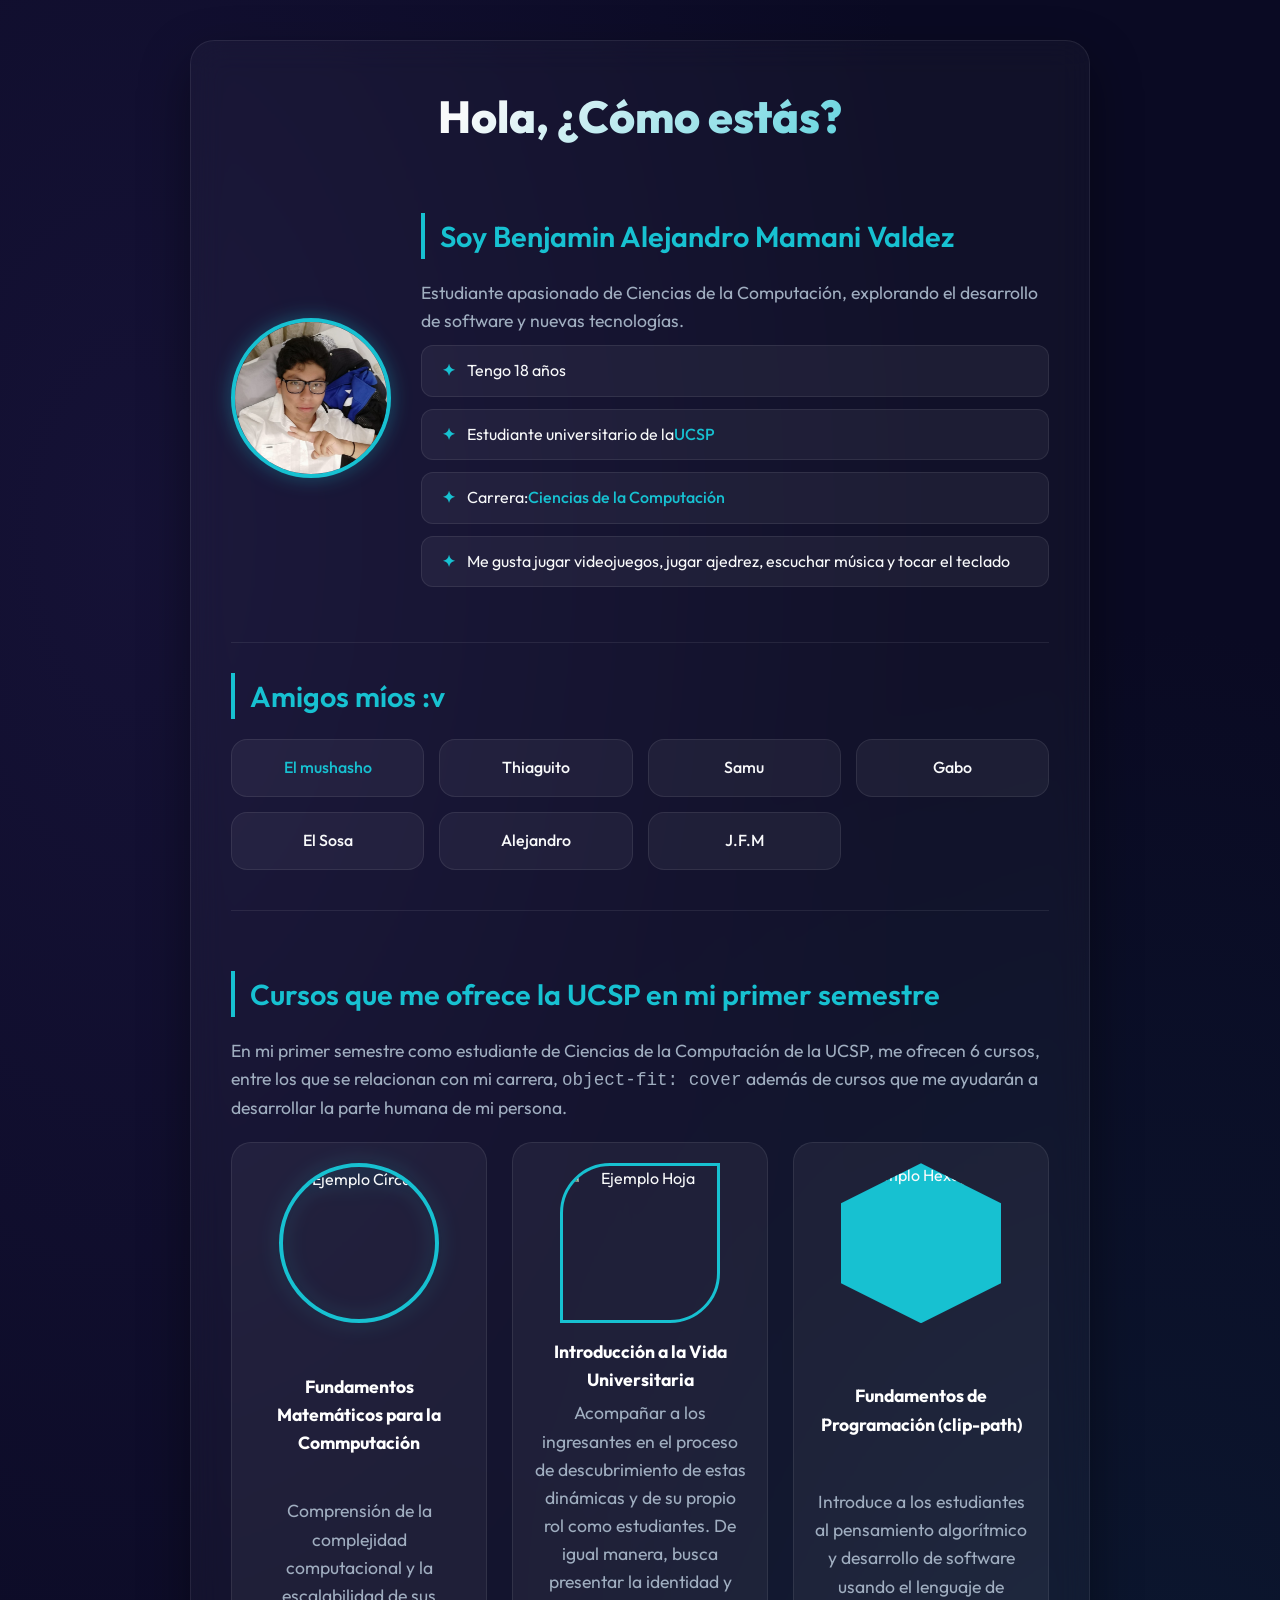
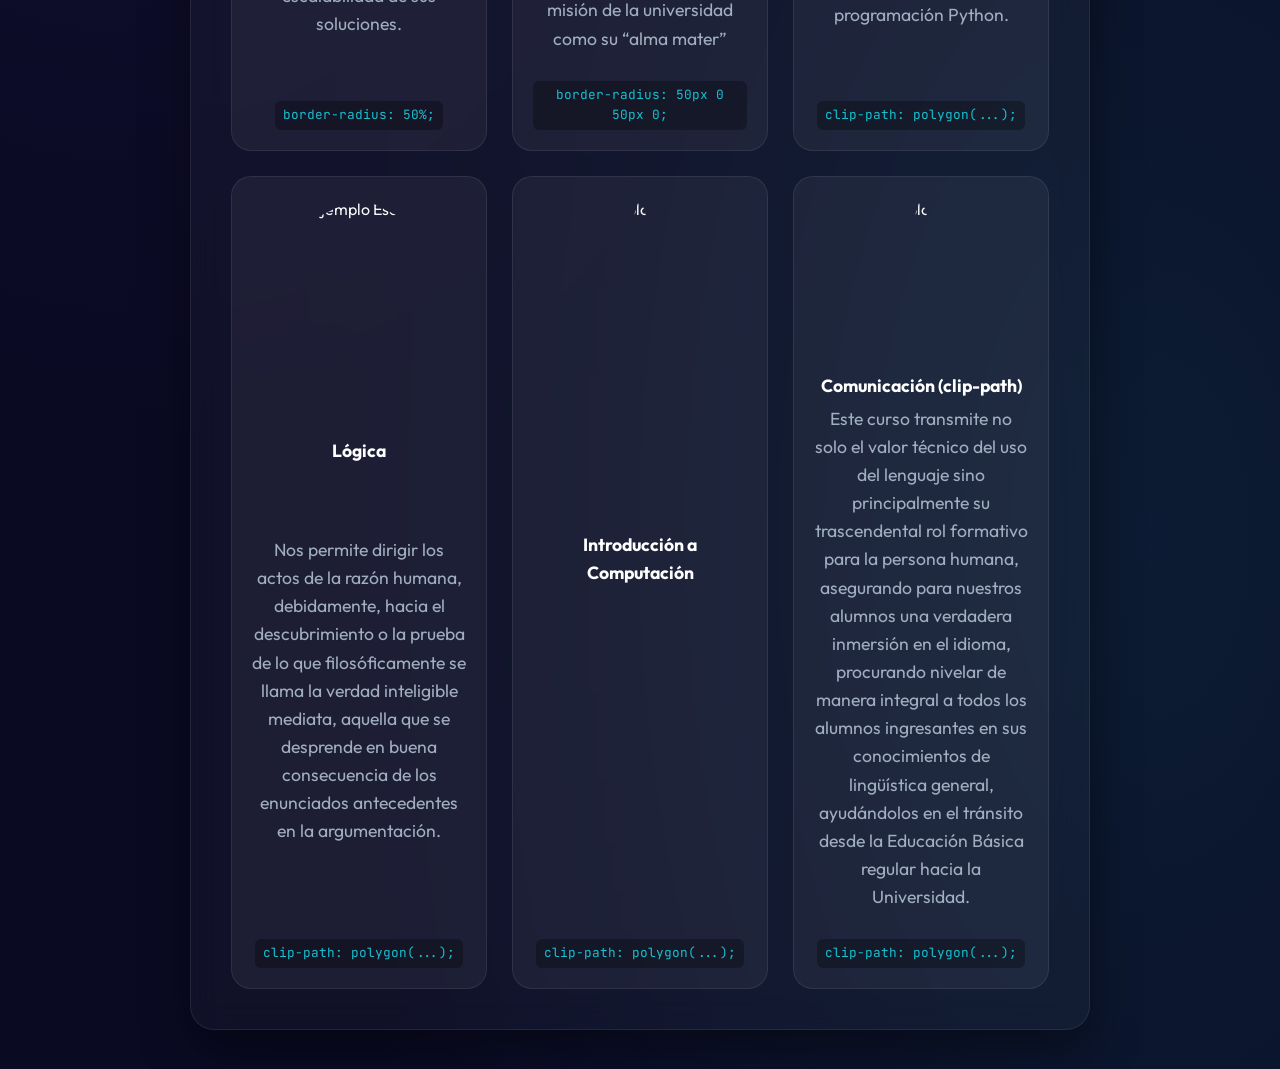
==== commit 13dc7a91: "Meow" ====
--- a/index.html
+++ b/index.html
@@ -50,7 +50,7 @@
                 <div class="gallery-card">
                     <img src="hobbies.png" alt="Ejemplo Círculo" class="molded-img shape-circle">
                     <h3>Fundamentos Matemáticos para la Commputación</h3>
-                    <p>Este curso está orientado a brindar las herramientas matemáticas necesarias básicas para la comprensión de la complejidad computacional y la escalabilidad de sus soluciones.</p>
+                    <p>Comprensión de la complejidad computacional y la escalabilidad de sus soluciones.</p>
                     <code>border-radius: 50%;</code>
                 </div>
 
@@ -58,7 +58,7 @@
                 <div class="gallery-card">
                     <img src="hobbies.png" alt="Ejemplo Hoja" class="molded-img shape-leaf">
                     <h3>Introducción a la Vida Universitaria</h3>
-                    <p>es de vital importancia acompañar a los ingresantes en el proceso de descubrimiento de estas dinámicas y de su propio rol como estudiantes. De igual manera, busca presentar la identidad y misión de la universidad como su “alma mater”</p>
+                    <p>Acompañar a los ingresantes en el proceso de descubrimiento de estas dinámicas y de su propio rol como estudiantes. De igual manera, busca presentar la identidad y misión de la universidad como su “alma mater”</p>
                     <code>border-radius: 50px 0 50px 0;</code>
                 </div>
 
